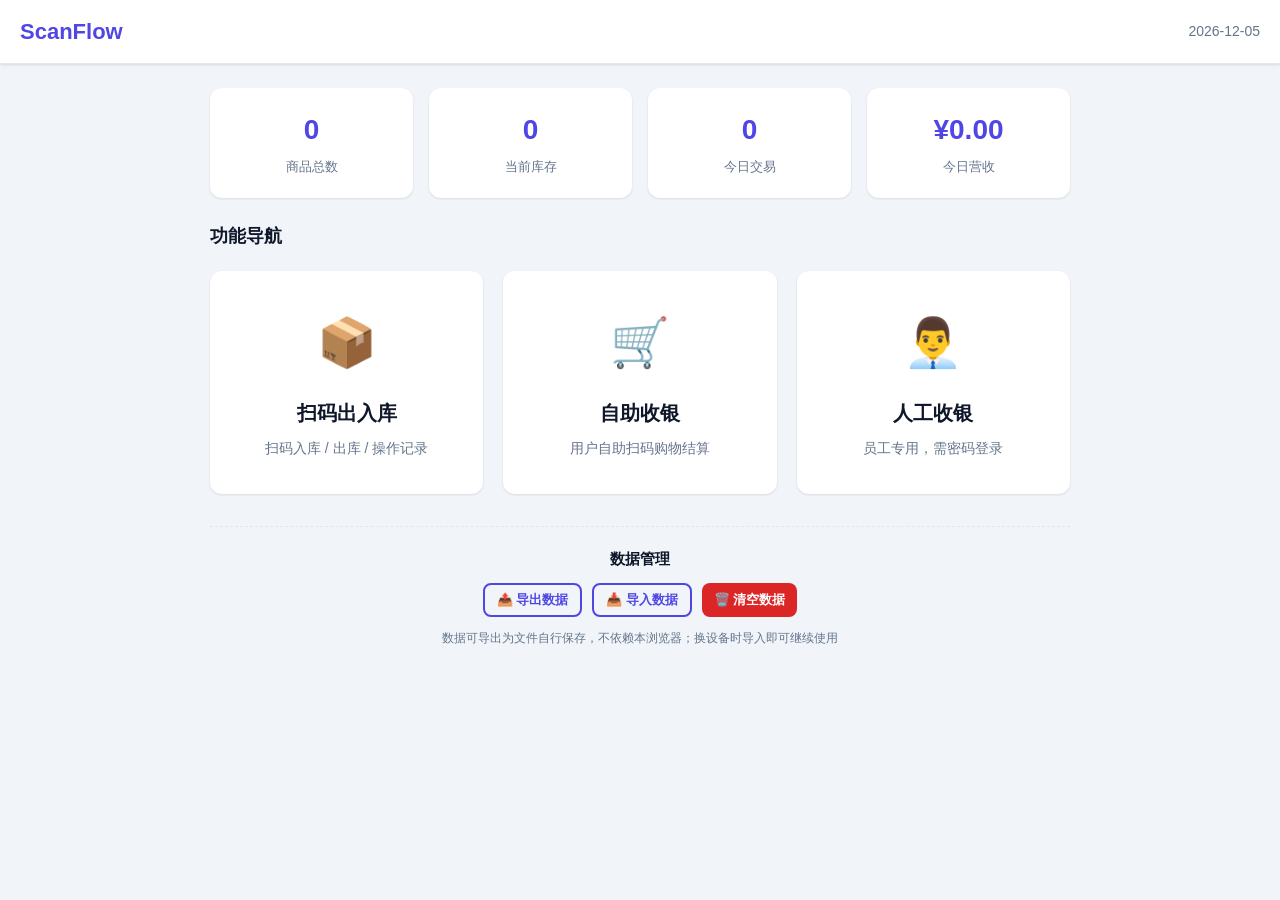
==== index.html @ 6e81bf7b "Initial commit: 扫码出入库与收银结算系统 - 扫码出入库页面（入库/出库/扫描异常手动输入/操作记录） - 自助收银 + 人工收银（密码登录） - 手机端适配 + 相机扫码清晰度优化 " ====
<!DOCTYPE html>
<html lang="zh-CN">
<head>
    <meta charset="UTF-8">
    <meta name="viewport" content="width=device-width, initial-scale=1.0">
    <title>ScanFlow - 智能扫码系统</title>
    <link rel="stylesheet" href="css/style.css">
</head>
<body>
    <header class="topbar">
        <div class="topbar-left">
            <span class="topbar-logo">ScanFlow</span>
        </div>
        <div class="topbar-right">
            <span style="font-size:14px;color:var(--text-secondary);" id="current-date"></span>
        </div>
    </header>

    <div class="container">
        <!-- 统计卡片 -->
        <div class="stats-grid" id="stats-grid">
            <div class="stat-card">
                <div class="stat-value" id="stat-products">0</div>
                <div class="stat-label">商品总数</div>
            </div>
            <div class="stat-card">
                <div class="stat-value" id="stat-stock">0</div>
                <div class="stat-label">当前库存</div>
            </div>
            <div class="stat-card">
                <div class="stat-value" id="stat-tx">0</div>
                <div class="stat-label">今日交易</div>
            </div>
            <div class="stat-card">
                <div class="stat-value" id="stat-revenue">0</div>
                <div class="stat-label">今日营收</div>
            </div>
        </div>

        <!-- 功能入口 -->
        <h2 style="font-size:18px;font-weight:700;margin-bottom:16px;">功能导航</h2>
        <div class="home-grid">
            <a href="inventory.html" class="home-card">
                <span class="home-card-icon">📦</span>
                <div class="home-card-title">扫码出入库</div>
                <div class="home-card-desc">扫码入库 / 出库 / 操作记录</div>
            </a>
            <a href="checkout-self.html" class="home-card">
                <span class="home-card-icon">🛒</span>
                <div class="home-card-title">自助收银</div>
                <div class="home-card-desc">用户自助扫码购物结算</div>
            </a>
            <a href="checkout-staff.html" class="home-card">
                <span class="home-card-icon">👨‍💼</span>
                <div class="home-card-title">人工收银</div>
                <div class="home-card-desc">员工专用，需密码登录</div>
            </a>
        </div>

        <!-- 数据管理 -->
        <div class="data-footer">
            <div class="data-footer-title">数据管理</div>
            <div class="data-footer-buttons">
                <button class="btn btn-sm btn-outline" onclick="App.exportData()">📤 导出数据</button>
                <button class="btn btn-sm btn-outline" onclick="App.importData()">📥 导入数据</button>
                <button class="btn btn-sm btn-danger" onclick="App.resetData()">🗑️ 清空数据</button>
            </div>
            <input type="file" id="import-file" accept="application/json,.json" style="display:none;" onchange="App.handleImportFile(event)">
            <span class="data-footer-tip">数据可导出为文件自行保存，不依赖本浏览器；换设备时导入即可继续使用</span>
        </div>
    </div>

    <script src="js/db.js"></script>
    <script src="js/common.js"></script>
    <script>
        const App = {
            // 导出数据为 JSON 文件，存在用户自己手里，而不是锁在浏览器里
            exportData() {
                const json = DB.exportData();
                if (!json) {
                    showToast('当前没有可导出的数据', 'default');
                    return;
                }
                const blob = new Blob([json], { type: 'application/json' });
                const url = URL.createObjectURL(blob);
                const a = document.createElement('a');
                const d = new Date();
                const pad = n => String(n).padStart(2, '0');
                a.href = url;
                a.download = `scanflow-data-${d.getFullYear()}${pad(d.getMonth()+1)}${pad(d.getDate())}.json`;
                a.click();
                URL.revokeObjectURL(url);
                showToast('数据已导出为文件', 'success');
            },

            // 触发文件选择
            importData() {
                document.getElementById('import-file').click();
            },

            // 处理导入的文件
            handleImportFile(event) {
                const file = event.target.files[0];
                if (!file) return;
                const reader = new FileReader();
                reader.onload = () => {
                    try {
                        const ok = DB.importData(reader.result);
                        if (ok) {
                            showToast('数据导入成功', 'success');
                            updateStats();
                        } else {
                            showToast('文件格式不正确', 'error');
                        }
                    } catch (e) {
                        showToast('导入失败：文件已损坏', 'error');
                    }
                    event.target.value = '';
                };
                reader.readAsText(file);
            },

            // 清空全部数据
            resetData() {
                if (confirm('确定要清空所有本地数据吗？\n（商品、库存、记录、交易将全部删除，且无法恢复）\n建议先「导出数据」备份。')) {
                    DB.clearAll();
                    showToast('数据已清空', 'success');
                    updateStats();
                }
            }
        };

        // 显示当前日期
        function updateDate() {
            const now = new Date();
            const pad = n => String(n).padStart(2, '0');
            document.getElementById('current-date').textContent =
                `${now.getFullYear()}-${pad(now.getMonth()+1)}-${pad(now.getDate())}`;
        }

        // 更新统计数据
        function updateStats() {
            const stats = DB.getStats();
            document.getElementById('stat-products').textContent = stats.totalProducts;
            document.getElementById('stat-stock').textContent = stats.totalStock;
            document.getElementById('stat-tx').textContent = stats.todayTxCount;
            document.getElementById('stat-revenue').textContent = '\u00a5' + stats.todayRevenue.toFixed(2);
        }

        document.addEventListener('DOMContentLoaded', () => {
            updateDate();
            updateStats();
        });
    </script>
</body>
</html>
---- css/style.css ----
/* ==================== 全局重置与变量 ==================== */
:root {
    --primary: #4f46e5;
    --primary-light: #6366f1;
    --primary-dark: #4338ca;
    --success: #059669;
    --success-light: #10b981;
    --warning: #d97706;
    --warning-light: #f59e0b;
    --danger: #dc2626;
    --danger-light: #ef4444;
    --bg: #f1f5f9;
    --card: #ffffff;
    --text: #0f172a;
    --text-secondary: #64748b;
    --border: #e2e8f0;
    --shadow: 0 1px 3px rgba(0,0,0,0.08), 0 1px 2px rgba(0,0,0,0.04);
    --shadow-lg: 0 10px 25px rgba(0,0,0,0.08), 0 4px 10px rgba(0,0,0,0.04);
    --radius: 12px;
    --radius-sm: 8px;
}

* {
    margin: 0;
    padding: 0;
    box-sizing: border-box;
}

body {
    font-family: -apple-system, BlinkMacSystemFont, "Segoe UI", "PingFang SC",
                 "Hiragino Sans GB", "Microsoft YaHei", sans-serif;
    background: var(--bg);
    color: var(--text);
    line-height: 1.6;
    -webkit-font-smoothing: antialiased;
}

/* ==================== 顶部导航栏 ==================== */
.topbar {
    background: var(--card);
    border-bottom: 1px solid var(--border);
    padding: 14px 20px;
    display: flex;
    align-items: center;
    justify-content: space-between;
    position: sticky;
    top: 0;
    z-index: 100;
    box-shadow: var(--shadow);
}

.topbar-left {
    display: flex;
    align-items: center;
    gap: 12px;
}

.topbar-logo {
    font-size: 22px;
    font-weight: 800;
    color: var(--primary);
    text-decoration: none;
    display: flex;
    align-items: center;
    gap: 8px;
}

.topbar-title {
    font-size: 18px;
    font-weight: 700;
}

.topbar-right {
    display: flex;
    align-items: center;
    gap: 12px;
}

.btn-back {
    color: var(--text-secondary);
    text-decoration: none;
    font-size: 14px;
    padding: 8px 16px;
    border-radius: var(--radius-sm);
    transition: background 0.2s;
}

.btn-back:hover {
    background: var(--bg);
}

/* ==================== 主容器 ==================== */
.container {
    max-width: 900px;
    margin: 0 auto;
    padding: 24px 20px;
}

/* ==================== 卡片 ==================== */
.card {
    background: var(--card);
    border-radius: var(--radius);
    box-shadow: var(--shadow);
    padding: 24px;
    margin-bottom: 20px;
}

.card-title {
    font-size: 18px;
    font-weight: 700;
    margin-bottom: 16px;
    display: flex;
    align-items: center;
    gap: 8px;
}

/* ==================== 首页网格 ==================== */
.home-grid {
    display: grid;
    grid-template-columns: repeat(auto-fit, minmax(250px, 1fr));
    gap: 20px;
    margin-top: 20px;
}

.home-card {
    background: var(--card);
    border-radius: var(--radius);
    box-shadow: var(--shadow);
    padding: 32px 24px;
    text-align: center;
    text-decoration: none;
    color: var(--text);
    transition: transform 0.2s, box-shadow 0.2s;
    cursor: pointer;
    border: 2px solid transparent;
}

.home-card:hover {
    transform: translateY(-4px);
    box-shadow: var(--shadow-lg);
    border-color: var(--primary);
}

.home-card-icon {
    font-size: 48px;
    margin-bottom: 16px;
    display: block;
}

.home-card-title {
    font-size: 20px;
    font-weight: 700;
    margin-bottom: 8px;
}

.home-card-desc {
    font-size: 14px;
    color: var(--text-secondary);
}

/* ==================== 标签页 ==================== */
.tabs {
    display: flex;
    gap: 8px;
    margin-bottom: 24px;
    background: var(--card);
    padding: 6px;
    border-radius: var(--radius);
    box-shadow: var(--shadow);
}

.tab {
    flex: 1;
    padding: 12px 16px;
    text-align: center;
    font-size: 15px;
    font-weight: 600;
    color: var(--text-secondary);
    border-radius: var(--radius-sm);
    cursor: pointer;
    transition: all 0.2s;
    border: none;
    background: none;
}

.tab.active {
    background: var(--primary);
    color: white;
}

.tab:not(.active):hover {
    background: var(--bg);
}

/* ==================== 按钮 ==================== */
.btn {
    display: inline-flex;
    align-items: center;
    justify-content: center;
    gap: 8px;
    padding: 12px 24px;
    font-size: 16px;
    font-weight: 600;
    border: none;
    border-radius: var(--radius-sm);
    cursor: pointer;
    transition: all 0.2s;
    text-decoration: none;
    font-family: inherit;
}

.btn-primary {
    background: var(--primary);
    color: white;
}

.btn-primary:hover {
    background: var(--primary-dark);
}

.btn-success {
    background: var(--success);
    color: white;
}

.btn-success:hover {
    background: #047857;
}

.btn-warning {
    background: var(--warning);
    color: white;
}

.btn-warning:hover {
    background: #b45309;
}

.btn-danger {
    background: var(--danger);
    color: white;
}

.btn-danger:hover {
    background: #b91c1c;
}

.btn-outline {
    background: transparent;
    color: var(--primary);
    border: 2px solid var(--primary);
}

.btn-outline:hover {
    background: var(--primary);
    color: white;
}

.btn-secondary {
    background: var(--bg);
    color: var(--text);
}

.btn-secondary:hover {
    background: var(--border);
}

.btn-lg {
    padding: 16px 32px;
    font-size: 18px;
    width: 100%;
}

.btn-sm {
    padding: 6px 12px;
    font-size: 13px;
}

.btn:disabled {
    opacity: 0.5;
    cursor: not-allowed;
}

/* ==================== 扫码区域 ==================== */
.scan-area {
    text-align: center;
    padding: 40px 20px;
}

.scan-area-icon {
    font-size: 72px;
    margin-bottom: 20px;
    display: block;
}

.scan-area-title {
    font-size: 22px;
    font-weight: 700;
    margin-bottom: 8px;
}

.scan-area-desc {
    font-size: 15px;
    color: var(--text-secondary);
    margin-bottom: 28px;
}

.scan-buttons {
    display: flex;
    flex-direction: column;
    gap: 12px;
    max-width: 360px;
    margin: 0 auto;
}

/* ==================== 扫码弹窗 ==================== */
.scan-modal {
    position: fixed;
    inset: 0;
    background: rgba(0,0,0,0.7);
    z-index: 1000;
    display: none;
    align-items: center;
    justify-content: center;
    padding: 20px;
}

.scan-modal.active {
    display: flex;
}

.scan-modal-content {
    background: var(--card);
    border-radius: var(--radius);
    max-width: 500px;
    width: 100%;
    max-height: 90vh;
    overflow-y: auto;
    padding: 24px;
    position: relative;
}

.scan-modal-header {
    display: flex;
    justify-content: space-between;
    align-items: center;
    margin-bottom: 20px;
}

.scan-modal-header h3 {
    font-size: 20px;
    font-weight: 700;
}

.scan-modal-close {
    background: none;
    border: none;
    font-size: 24px;
    cursor: pointer;
    color: var(--text-secondary);
    padding: 4px 8px;
    line-height: 1;
}

#scan-reader {
    width: 100%;
    border-radius: var(--radius-sm);
    overflow: hidden;
    margin-bottom: 16px;
}

/* 视频清晰度：强制铺满、避免被拉伸模糊 */
.scan-viewport {
    position: relative;
    width: 100%;
    background: #000;
    border-radius: var(--radius-sm);
    overflow: hidden;
    margin-bottom: 16px;
}

#scan-reader video {
    width: 100% !important;
    height: auto !important;
    object-fit: cover;
    display: block;
}

#scan-reader img {
    display: none !important;
}

/* 扫码辅助框 + 扫描线 */
.scan-overlay {
    position: absolute;
    inset: 0;
    pointer-events: none;
}

.scan-frame {
    position: absolute;
    left: 11%;
    right: 11%;
    top: 22%;
    bottom: 22%;
    border: 3px solid rgba(255, 255, 255, 0.95);
    border-radius: 12px;
    box-shadow: 0 0 0 9999px rgba(0, 0, 0, 0.35);
}

.scan-line {
    position: absolute;
    left: 11%;
    right: 11%;
    top: 22%;
    height: 2px;
    background: var(--primary);
    box-shadow: 0 0 10px 2px var(--primary);
    animation: scanMove 2.2s ease-in-out infinite;
}

@keyframes scanMove {
    0%   { top: 22%; }
    50%  { top: 78%; }
    100% { top: 22%; }
}

/* ==================== 手动输入 ==================== */
.manual-input-area {
    margin-top: 20px;
}

.input-group {
    margin-bottom: 16px;
}

.input-label {
    display: block;
    font-size: 14px;
    font-weight: 600;
    margin-bottom: 6px;
    color: var(--text);
}

.input-field {
    width: 100%;
    padding: 12px 16px;
    font-size: 16px;
    border: 2px solid var(--border);
    border-radius: var(--radius-sm);
    font-family: inherit;
    transition: border 0.2s;
}

.input-field:focus {
    outline: none;
    border-color: var(--primary);
}

.input-field.error {
    border-color: var(--danger);
}

/* ==================== 商品表单 ==================== */
.product-form {
    margin-top: 20px;
}

/* ==================== 操作记录表格 ==================== */
.records-table {
    width: 100%;
    border-collapse: collapse;
    font-size: 14px;
}

.records-table th {
    text-align: left;
    padding: 12px 16px;
    background: var(--bg);
    font-weight: 700;
    color: var(--text-secondary);
    border-bottom: 2px solid var(--border);
}

.records-table td {
    padding: 12px 16px;
    border-bottom: 1px solid var(--border);
}

.records-table tr:hover {
    background: var(--bg);
}

.badge {
    display: inline-block;
    padding: 3px 10px;
    border-radius: 20px;
    font-size: 12px;
    font-weight: 600;
}

.badge-in {
    background: #d1fae5;
    color: #065f46;
}

.badge-out {
    background: #fee2e2;
    color: #991b1b;
}

/* ==================== 购物车 ==================== */
.cart-container {
    display: grid;
    grid-template-columns: 1fr 340px;
    gap: 20px;
}

@media (max-width: 768px) {
    .cart-container {
        grid-template-columns: 1fr;
    }
}

.cart-items {
    background: var(--card);
    border-radius: var(--radius);
    box-shadow: var(--shadow);
    padding: 20px;
    min-height: 300px;
}

.cart-item {
    display: flex;
    align-items: center;
    gap: 12px;
    padding: 12px;
    border-bottom: 1px solid var(--border);
}

.cart-item:last-child {
    border-bottom: none;
}

.cart-item-info {
    flex: 1;
}

.cart-item-name {
    font-weight: 600;
    font-size: 15px;
}

.cart-item-barcode {
    font-size: 12px;
    color: var(--text-secondary);
}

.cart-item-price {
    font-weight: 700;
    color: var(--primary);
}

.cart-item-controls {
    display: flex;
    align-items: center;
    gap: 8px;
}

.qty-btn {
    width: 32px;
    height: 32px;
    border-radius: var(--radius-sm);
    border: 1px solid var(--border);
    background: var(--card);
    cursor: pointer;
    font-size: 16px;
    font-weight: 700;
    display: flex;
    align-items: center;
    justify-content: center;
    transition: all 0.2s;
}

.qty-btn:hover {
    background: var(--primary);
    color: white;
    border-color: var(--primary);
}

.qty-display {
    min-width: 32px;
    text-align: center;
    font-weight: 600;
}

.cart-summary {
    background: var(--card);
    border-radius: var(--radius);
    box-shadow: var(--shadow);
    padding: 20px;
    height: fit-content;
    position: sticky;
    top: 80px;
}

.summary-row {
    display: flex;
    justify-content: space-between;
    margin-bottom: 8px;
    font-size: 14px;
    color: var(--text-secondary);
}

.summary-total {
    border-top: 2px solid var(--border);
    margin-top: 12px;
    padding-top: 12px;
    font-size: 24px;
    font-weight: 800;
    color: var(--text);
}

.summary-total .amount {
    color: var(--danger);
}

/* ==================== 空状态 ==================== */
.empty-state {
    text-align: center;
    padding: 40px 20px;
    color: var(--text-secondary);
}

.empty-state-icon {
    font-size: 48px;
    margin-bottom: 12px;
    display: block;
}

/* ==================== Toast 提示 ==================== */
.toast {
    position: fixed;
    top: 80px;
    left: 50%;
    transform: translateX(-50%);
    background: var(--text);
    color: white;
    padding: 12px 24px;
    border-radius: var(--radius-sm);
    font-size: 14px;
    font-weight: 600;
    z-index: 2000;
    opacity: 0;
    transition: opacity 0.3s, transform 0.3s;
    pointer-events: none;
    box-shadow: var(--shadow-lg);
}

.toast.show {
    opacity: 1;
    transform: translateX(-50%) translateY(0);
}

.toast-success {
    background: var(--success);
}

.toast-error {
    background: var(--danger);
}

.toast-warning {
    background: var(--warning);
}

/* ==================== 密码输入页 ==================== */
.password-screen {
    max-width: 400px;
    margin: 80px auto;
    text-align: center;
}

.password-screen-icon {
    font-size: 56px;
    margin-bottom: 20px;
}

.password-screen-title {
    font-size: 22px;
    font-weight: 700;
    margin-bottom: 8px;
}

.password-screen-desc {
    font-size: 14px;
    color: var(--text-secondary);
    margin-bottom: 24px;
}

/* ==================== 结算成功 ==================== */
.success-screen {
    text-align: center;
    padding: 60px 20px;
}

.success-icon {
    font-size: 80px;
    margin-bottom: 20px;
    display: block;
}

.success-title {
    font-size: 26px;
    font-weight: 800;
    margin-bottom: 8px;
    color: var(--success);
}

.success-amount {
    font-size: 32px;
    font-weight: 800;
    color: var(--danger);
    margin-bottom: 24px;
}

/* ==================== 支付方式 ==================== */
.payment-methods {
    display: flex;
    gap: 12px;
    margin: 20px 0;
}

.payment-method {
    flex: 1;
    padding: 20px;
    border: 2px solid var(--border);
    border-radius: var(--radius);
    text-align: center;
    cursor: pointer;
    transition: all 0.2s;
    background: var(--card);
}

.payment-method:hover, .payment-method.selected {
    border-color: var(--primary);
    background: #eef2ff;
}

.payment-method-icon {
    font-size: 32px;
    margin-bottom: 8px;
    display: block;
}

.payment-method-name {
    font-size: 14px;
    font-weight: 600;
}

/* ==================== 响应式 ==================== */
@media (max-width: 640px) {
    .container {
        padding: 16px 12px;
    }

    .topbar {
        padding: 12px 14px;
    }

    .topbar-logo {
        font-size: 18px;
    }

    .topbar-title {
        font-size: 16px;
    }

    .btn-back {
        padding: 8px 12px;
        font-size: 13px;
    }

    .card {
        padding: 16px;
    }

    .records-table {
        font-size: 12px;
    }

    .records-table th, .records-table td {
        padding: 8px;
    }

    .home-grid {
        grid-template-columns: 1fr;
        gap: 14px;
    }

    .home-card {
        padding: 28px 16px;
        display: flex;
        align-items: center;
        gap: 16px;
        text-align: left;
    }

    .home-card-icon {
        font-size: 40px;
        margin-bottom: 0;
    }

    /* 扫码弹窗在手机上全屏，体验更好 */
    .scan-modal {
        padding: 0;
        align-items: stretch;
    }

    .scan-modal-content {
        max-width: 100%;
        max-height: 100vh;
        height: 100vh;
        border-radius: 0;
        padding: 16px;
        display: flex;
        flex-direction: column;
    }

    .scan-viewport {
        flex: 1;
        min-height: 0;
        display: flex;
        align-items: center;
        justify-content: center;
    }

    #scan-reader video {
        max-height: 60vh;
        width: 100%;
        object-fit: contain;
    }

    .scan-buttons .btn {
        font-size: 17px;
        padding: 16px;
    }

    .btn-lg {
        padding: 16px 20px;
        font-size: 17px;
    }

    .qty-btn {
        width: 40px;
        height: 40px;
        font-size: 20px;
    }

    .data-footer-buttons {
        flex-wrap: wrap;
        justify-content: center;
    }
}

/* 触屏优化：按钮不被长按选中，点击反馈更跟手 */
button, .home-card, .btn {
    -webkit-tap-highlight-color: transparent;
    touch-action: manipulation;
    user-select: none;
}

/* ==================== 统计卡片 ==================== */
.stats-grid {
    display: grid;
    grid-template-columns: repeat(auto-fit, minmax(160px, 1fr));
    gap: 16px;
    margin-bottom: 24px;
}

.stat-card {
    background: var(--card);
    border-radius: var(--radius);
    box-shadow: var(--shadow);
    padding: 20px;
    text-align: center;
}

.stat-value {
    font-size: 28px;
    font-weight: 800;
    color: var(--primary);
}

.stat-label {
    font-size: 13px;
    color: var(--text-secondary);
    margin-top: 4px;
}

/* ==================== 滚动条美化 ==================== */
::-webkit-scrollbar {
    width: 6px;
    height: 6px;
}

::-webkit-scrollbar-track {
    background: transparent;
}

::-webkit-scrollbar-thumb {
    background: var(--border);
    border-radius: 3px;
}

::-webkit-scrollbar-thumb:hover {
    background: var(--text-secondary);
}

/* ==================== 数据管理页脚 ==================== */
.data-footer {
    margin-top: 32px;
    padding-top: 20px;
    border-top: 1px dashed var(--border);
    display: flex;
    flex-direction: column;
    align-items: center;
    gap: 12px;
}

.data-footer-title {
    font-size: 15px;
    font-weight: 700;
    color: var(--text);
}

.data-footer-buttons {
    display: flex;
    gap: 10px;
    flex-wrap: wrap;
    justify-content: center;
}

.data-footer-tip {
    font-size: 12px;
    color: var(--text-secondary);
    text-align: center;
}
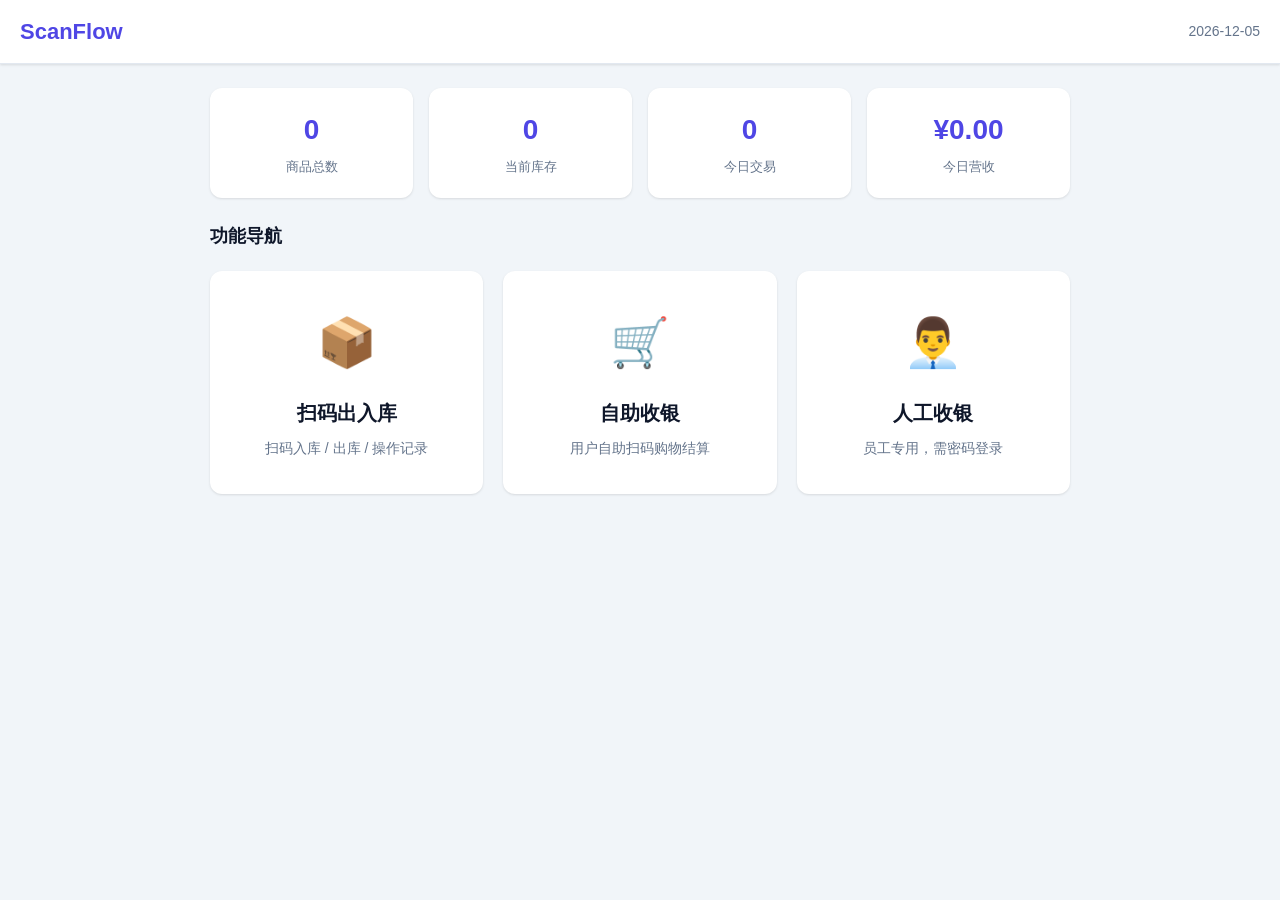
==== commit 8988e9ea: "移除首页数据管理面板" ====
--- a/index.html
+++ b/index.html
@@ -57,79 +57,11 @@
             </a>
         </div>
 
-        <!-- 数据管理 -->
-        <div class="data-footer">
-            <div class="data-footer-title">数据管理</div>
-            <div class="data-footer-buttons">
-                <button class="btn btn-sm btn-outline" onclick="App.exportData()">📤 导出数据</button>
-                <button class="btn btn-sm btn-outline" onclick="App.importData()">📥 导入数据</button>
-                <button class="btn btn-sm btn-danger" onclick="App.resetData()">🗑️ 清空数据</button>
-            </div>
-            <input type="file" id="import-file" accept="application/json,.json" style="display:none;" onchange="App.handleImportFile(event)">
-            <span class="data-footer-tip">数据可导出为文件自行保存，不依赖本浏览器；换设备时导入即可继续使用</span>
-        </div>
     </div>
 
     <script src="js/db.js"></script>
     <script src="js/common.js"></script>
     <script>
-        const App = {
-            // 导出数据为 JSON 文件，存在用户自己手里，而不是锁在浏览器里
-            exportData() {
-                const json = DB.exportData();
-                if (!json) {
-                    showToast('当前没有可导出的数据', 'default');
-                    return;
-                }
-                const blob = new Blob([json], { type: 'application/json' });
-                const url = URL.createObjectURL(blob);
-                const a = document.createElement('a');
-                const d = new Date();
-                const pad = n => String(n).padStart(2, '0');
-                a.href = url;
-                a.download = `scanflow-data-${d.getFullYear()}${pad(d.getMonth()+1)}${pad(d.getDate())}.json`;
-                a.click();
-                URL.revokeObjectURL(url);
-                showToast('数据已导出为文件', 'success');
-            },
-
-            // 触发文件选择
-            importData() {
-                document.getElementById('import-file').click();
-            },
-
-            // 处理导入的文件
-            handleImportFile(event) {
-                const file = event.target.files[0];
-                if (!file) return;
-                const reader = new FileReader();
-                reader.onload = () => {
-                    try {
-                        const ok = DB.importData(reader.result);
-                        if (ok) {
-                            showToast('数据导入成功', 'success');
-                            updateStats();
-                        } else {
-                            showToast('文件格式不正确', 'error');
-                        }
-                    } catch (e) {
-                        showToast('导入失败：文件已损坏', 'error');
-                    }
-                    event.target.value = '';
-                };
-                reader.readAsText(file);
-            },
-
-            // 清空全部数据
-            resetData() {
-                if (confirm('确定要清空所有本地数据吗？\n（商品、库存、记录、交易将全部删除，且无法恢复）\n建议先「导出数据」备份。')) {
-                    DB.clearAll();
-                    showToast('数据已清空', 'success');
-                    updateStats();
-                }
-            }
-        };
-
         // 显示当前日期
         function updateDate() {
             const now = new Date();
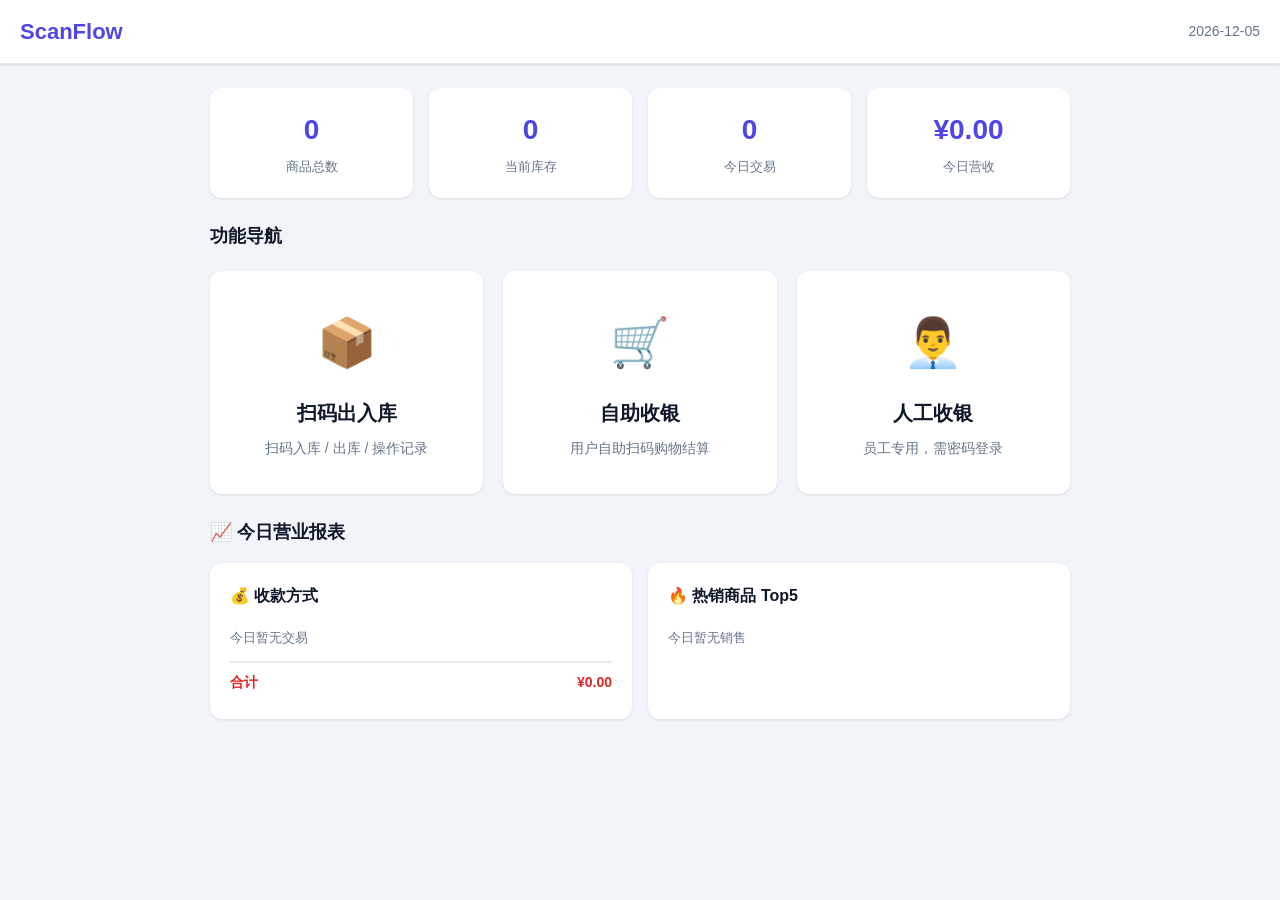
==== commit 59b8a45d: "deploy: index.html" ====
--- a/index.html
+++ b/index.html
@@ -57,8 +57,13 @@
             </a>
         </div>
 
+        <!-- 今日营业报表 -->
+        <h2 style="font-size:18px;font-weight:700;margin:24px 0 16px;">📈 今日营业报表</h2>
+        <div class="report-grid" id="report-grid"></div>
+
     </div>
 
+    <script src="js/config.js"></script>
     <script src="js/db.js"></script>
     <script src="js/common.js"></script>
     <script>
@@ -79,9 +84,61 @@
             document.getElementById('stat-revenue').textContent = '\u00a5' + stats.todayRevenue.toFixed(2);
         }
 
+        // 今日营业报表
+        function renderReport() {
+            const el = document.getElementById('report-grid');
+            if (!el) return;
+            const today = new Date(); today.setHours(0, 0, 0, 0);
+            const txs = DB.getTransactions(2000).filter(t => t.timestamp >= today.getTime());
+
+            const payNames = { cash: '现金', wechat: '微信', alipay: '支付宝' };
+            const payMap = {};
+            txs.forEach(t => {
+                payMap[t.paymentMethod] = payMap[t.paymentMethod] || { count: 0, amount: 0 };
+                payMap[t.paymentMethod].count++;
+                payMap[t.paymentMethod].amount += t.total;
+            });
+            const payHtml = Object.keys(payMap).length
+                ? Object.keys(payMap).map(m => `
+                    <div class="report-row">
+                        <span>${payNames[m] || m}</span>
+                        <span>${payMap[m].count} 笔 · ${formatMoney(payMap[m].amount)}</span>
+                    </div>`).join('')
+                : '<div class="report-empty">今日暂无交易</div>';
+
+            const prodMap = {};
+            txs.forEach(t => t.items.forEach(i => { prodMap[i.name] = (prodMap[i.name] || 0) + i.quantity; }));
+            const top = Object.entries(prodMap).sort((a, b) => b[1] - a[1]).slice(0, 5);
+            const topHtml = top.length
+                ? top.map(([name, q], idx) => `
+                    <div class="report-row">
+                        <span>${idx + 1}. ${escapeHtml(name)}</span>
+                        <span>${q} 件</span>
+                    </div>`).join('')
+                : '<div class="report-empty">今日暂无销售</div>';
+
+            const totalAmount = txs.reduce((s, t) => s + t.total, 0);
+            el.innerHTML = `
+                <div class="report-card">
+                    <div class="report-card-title">💰 收款方式</div>
+                    ${payHtml}
+                    <div class="report-row report-total"><span>合计</span><span>${formatMoney(totalAmount)}</span></div>
+                </div>
+                <div class="report-card">
+                    <div class="report-card-title">🔥 热销商品 Top5</div>
+                    ${topHtml}
+                </div>
+            `;
+        }
+
         document.addEventListener('DOMContentLoaded', () => {
-            updateDate();
-            updateStats();
+            DB.init().then(() => {
+                updateDate();
+                updateStats();
+                renderReport();
+            });
+            // 云端数据变化时刷新统计卡片与报表
+            DB.onSync = () => { updateStats(); renderReport(); };
         });
     </script>
 </body>
--- a/css/style.css
+++ b/css/style.css
@@ -798,6 +798,10 @@
         gap: 14px;
     }
 
+    .report-grid {
+        grid-template-columns: 1fr;
+    }
+
     .home-card {
         padding: 28px 16px;
         display: flex;
@@ -946,3 +950,89 @@
     color: var(--text-secondary);
     text-align: center;
 }
+
+/* ==================== 分类徽章 ==================== */
+.cat-badge {
+    display: inline-block;
+    padding: 2px 10px;
+    border-radius: 20px;
+    font-size: 12px;
+    font-weight: 600;
+    background: #e0e7ff;
+    color: #3730a3;
+}
+
+/* ==================== 商品库存列表 ==================== */
+.product-row {
+    display: flex;
+    align-items: center;
+    justify-content: space-between;
+    gap: 12px;
+    padding: 14px 12px;
+    border-bottom: 1px solid var(--border);
+}
+.product-row:last-child { border-bottom: none; }
+.product-row-main { flex: 1; min-width: 0; }
+.product-row-name { font-weight: 600; font-size: 15px; }
+.product-row-meta { display: flex; align-items: center; gap: 8px; margin-top: 4px; flex-wrap: wrap; }
+.product-row-barcode { font-size: 12px; color: var(--text-secondary); }
+.product-row-stock { text-align: right; flex-shrink: 0; }
+.product-row-stock-num { font-size: 20px; font-weight: 800; color: var(--text); }
+.product-row-stock-label { font-size: 12px; color: var(--text-secondary); }
+
+/* 低库存预警 */
+.product-row.low-stock { background: #fef2f2; }
+.product-row.low-stock .product-row-stock-num { color: var(--danger); }
+.product-row.low-stock .product-row-stock-label { color: var(--danger); }
+
+/* ==================== 今日营业报表 ==================== */
+.report-grid {
+    display: grid;
+    grid-template-columns: 1fr 1fr;
+    gap: 16px;
+}
+.report-card {
+    background: var(--card);
+    border-radius: var(--radius);
+    box-shadow: var(--shadow);
+    padding: 20px;
+}
+.report-card-title {
+    font-size: 16px;
+    font-weight: 700;
+    margin-bottom: 12px;
+}
+.report-row {
+    display: flex;
+    justify-content: space-between;
+    font-size: 14px;
+    padding: 6px 0;
+    border-bottom: 1px dashed var(--border);
+}
+.report-row:last-child { border-bottom: none; }
+.report-total {
+    font-weight: 700;
+    color: var(--danger);
+    border-top: 2px solid var(--border);
+    margin-top: 4px;
+    padding-top: 8px;
+}
+.report-empty {
+    font-size: 13px;
+    color: var(--text-secondary);
+    padding: 8px 0;
+}
+
+/* ==================== 小票打印 ==================== */
+@media print {
+    body * { visibility: hidden; }
+    #receipt-print-area, #receipt-print-area * { visibility: visible; }
+    #receipt-print-area {
+        position: absolute;
+        left: 0;
+        top: 0;
+        width: 100%;
+        background: #fff !important;
+    }
+}
+
